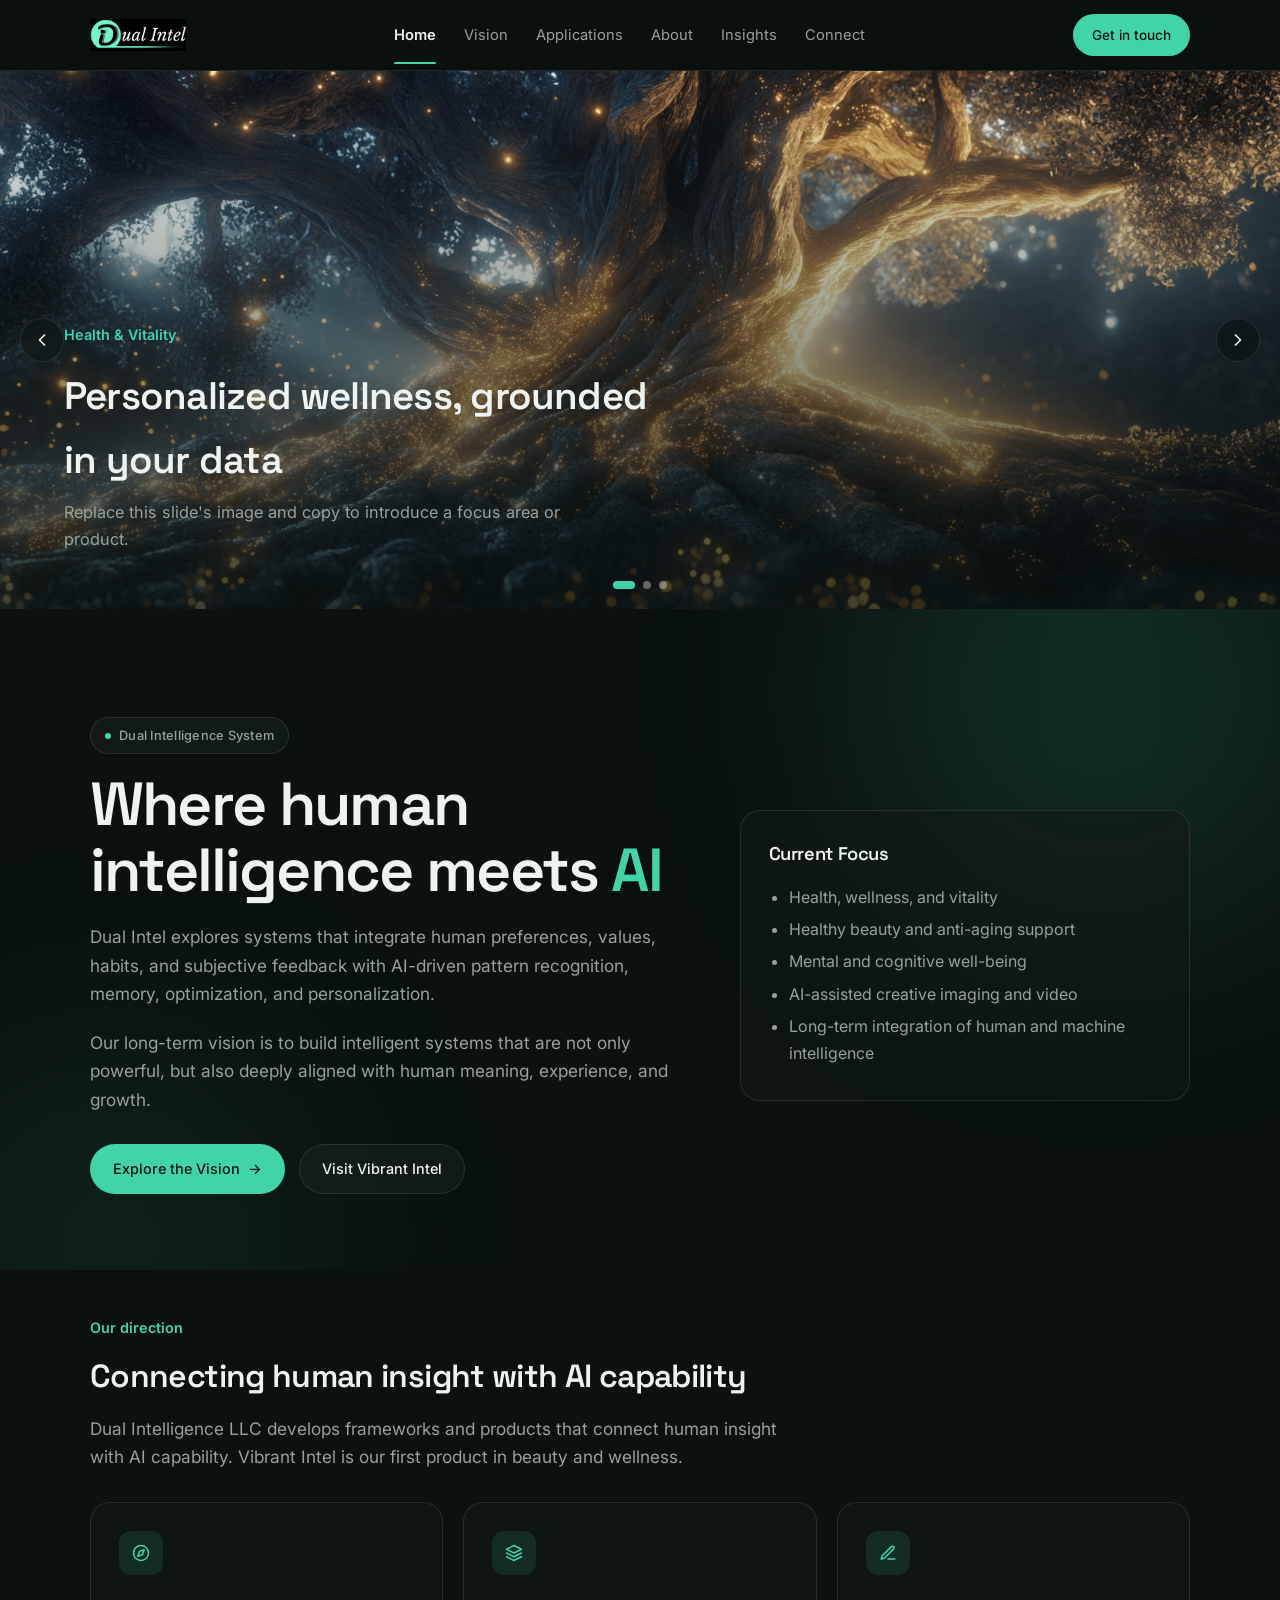
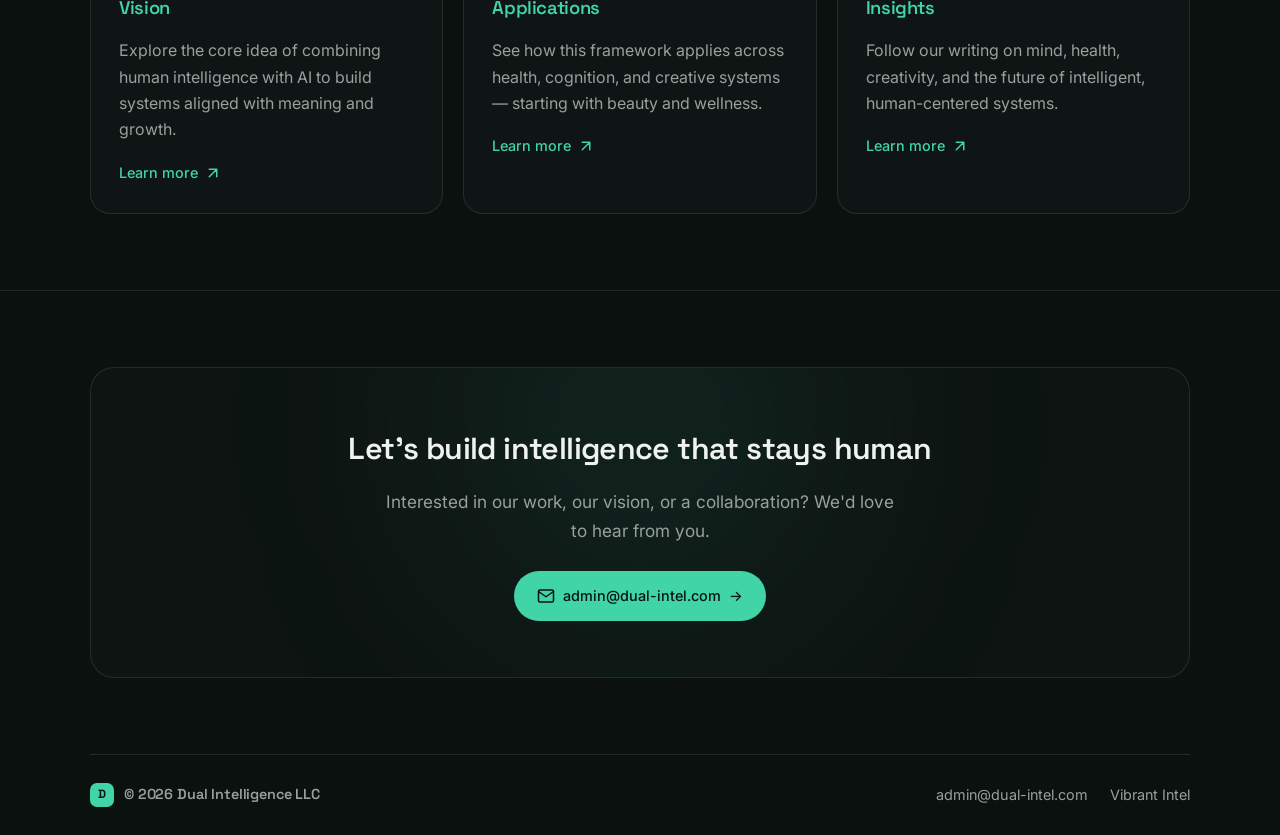
==== index.html @ 31475e47 "Initial commit: Dual Intel static site" ====
<!DOCTYPE html>
<html lang="en">
<head>
  <meta charset="UTF-8">
  <meta name="viewport" content="width=device-width, initial-scale=1.0">
  <title>Dual Intel — Where Human Intelligence Meets AI</title>
  <meta name="description" content="Dual Intel explores systems that combine human intelligence and AI across health, cognition, and art creativity" />
  <meta name="theme-color" content="#0b1613">
  <link rel="preconnect" href="https://fonts.googleapis.com">
  <link rel="preconnect" href="https://fonts.gstatic.com" crossorigin>
  <link href="https://fonts.googleapis.com/css2?family=Inter:wght@400;500;600;700&family=Space+Grotesk:wght@500;600;700&display=swap" rel="stylesheet">
  <link rel="stylesheet" href="style.css">
</head>

<body>
    <nav class="nav">
        <div class="container nav-inner">
            <a class="brand" href="index.html">
                <img class="brand-logo" src="images/logo6.webp" alt="Dual Intel">
            </a>
            <div class="nav-links">
                <a class="active" href="index.html">Home</a>
                <a href="vision.html">Vision</a>
                <a href="applications.html">Applications</a>
                <a href="about.html">About</a>
                <a href="insights.html">Insights</a>
                <a href="connect.html">Connect</a>
            </div>
            <a class="btn btn-primary btn-sm nav-cta" href="connect.html">Get in touch</a>
        </div>
    </nav>

    <main>
        <section class="banner-slider" aria-roledescription="carousel" aria-label="Featured highlights">
            <div class="banner-track">
                <div class="banner-slide is-active" role="group" aria-roledescription="slide" aria-label="1 of 3">
                    <img src="images/hero-slides/slide-1.webp" alt="Placeholder — replace with a 1920×800 image" loading="eager">
                    <div class="banner-caption">
                        <span class="section-label">Health &amp; Vitality</span>
                        <h2>Personalized wellness, grounded in your data</h2>
                        <p>Replace this slide's image and copy to introduce a focus area or product.</p>
                    </div>
                </div>
                <div class="banner-slide" role="group" aria-roledescription="slide" aria-label="2 of 3">
                    <img src="images/hero-slides/slide-2.webp" alt="Placeholder — replace with a 1920×800 image" loading="lazy">
                    <div class="banner-caption">
                        <span class="section-label">Cognitive Daily</span>
                        <h2>Safety-screened recommendations, every time</h2>
                        <p>Replace this slide's image and copy to introduce a focus area or product.</p>
                    </div>
                </div>
                <div class="banner-slide" role="group" aria-roledescription="slide" aria-label="3 of 3">
                    <img src="images/hero-slides/slide-3.webp" alt="Placeholder — replace with a 1920×800 image" loading="lazy">
                    <div class="banner-caption">
                        <span class="section-label">Vibrant Intel</span>
                        <h2>Beauty and wellness planning that learns with you</h2>
                        <p>Replace this slide's image and copy to introduce a focus area or product.</p>
                    </div>
                </div>
            </div>

            <button type="button" class="banner-arrow banner-prev" aria-label="Previous slide">
                <svg viewBox="0 0 24 24" class="icon"><path d="M15 18l-6-6 6-6"/></svg>
            </button>
            <button type="button" class="banner-arrow banner-next" aria-label="Next slide">
                <svg viewBox="0 0 24 24" class="icon"><path d="M9 18l6-6-6-6"/></svg>
            </button>

            <div class="banner-dots" role="tablist" aria-label="Choose slide">
                <button type="button" class="banner-dot is-active" role="tab" aria-selected="true" aria-label="Go to slide 1"></button>
                <button type="button" class="banner-dot" role="tab" aria-selected="false" aria-label="Go to slide 2"></button>
                <button type="button" class="banner-dot" role="tab" aria-selected="false" aria-label="Go to slide 3"></button>
            </div>
        </section>

        <section class="hero">
            <div class="container hero-grid">
                <div>
                    <div class="eyebrow"><span class="dot"></span>Dual Intelligence System</div>
                    <h1>Where human intelligence meets <span class="accent">AI</span></h1>
                    <p>
                        Dual Intel explores systems that integrate human preferences, values, habits, and subjective feedback with AI-driven pattern recognition, memory, optimization, and personalization.
                    </p>
                    <p>
                        Our long-term vision is to build intelligent systems that are not only powerful, but also deeply aligned with human meaning, experience, and growth.
                    </p>
                    <div class="hero-actions">
                        <a class="btn btn-primary btn-arrow" href="vision.html">Explore the Vision</a>
                        <a class="btn btn-secondary" href="https://vibrantintel.com">Visit Vibrant Intel</a>
                    </div>
                </div>

                <div class="hero-card">
                    <h3>Current Focus</h3>
                    <ul>
                        <li>Health, wellness, and vitality</li>
                        <li>Healthy beauty and anti-aging support</li>
                        <li>Mental and cognitive well-being</li>
                        <li>AI-assisted creative imaging and video</li>
                        <li>Long-term integration of human and machine intelligence</li>
                    </ul>
                </div>
            </div>
        </section>

        <section class="section">
            <div class="container">
                <div class="section-header">
                    <span class="section-label">Our direction</span>
                    <h2>Connecting human insight with AI capability</h2>
                    <p>
                        Dual Intelligence LLC develops frameworks and products that connect human insight with AI capability. Vibrant Intel is our first product in beauty and wellness.
                    </p>
                </div>

                <div class="grid-3">
                    <a class="card card-hover" href="vision.html">
                        <span class="card-icon">
                            <svg class="icon" viewBox="0 0 24 24"><circle cx="12" cy="12" r="10"/><polygon points="16.24 7.76 14.12 14.12 7.76 16.24 9.88 9.88 16.24 7.76"/></svg>
                        </span>
                        <h3>Vision</h3>
                        <p>Explore the core idea of combining human intelligence with AI to build systems aligned with meaning and growth.</p>
                        <span class="card-link">Learn more
                            <svg class="icon" viewBox="0 0 24 24"><path d="M7 17 17 7M7 7h10v10"/></svg>
                        </span>
                    </a>
                    <a class="card card-hover" href="applications.html">
                        <span class="card-icon">
                            <svg class="icon" viewBox="0 0 24 24"><polygon points="12 2 2 7 12 12 22 7 12 2"/><polyline points="2 17 12 22 22 17"/><polyline points="2 12 12 17 22 12"/></svg>
                        </span>
                        <h3>Applications</h3>
                        <p>See how this framework applies across health, cognition, and creative systems — starting with beauty and wellness.</p>
                        <span class="card-link">Learn more
                            <svg class="icon" viewBox="0 0 24 24"><path d="M7 17 17 7M7 7h10v10"/></svg>
                        </span>
                    </a>
                    <a class="card card-hover" href="insights.html">
                        <span class="card-icon">
                            <svg class="icon" viewBox="0 0 24 24"><path d="M12 20h9"/><path d="M16.5 3.5a2.121 2.121 0 0 1 3 3L7 19l-4 1 1-4Z"/></svg>
                        </span>
                        <h3>Insights</h3>
                        <p>Follow our writing on mind, health, creativity, and the future of intelligent, human-centered systems.</p>
                        <span class="card-link">Learn more
                            <svg class="icon" viewBox="0 0 24 24"><path d="M7 17 17 7M7 7h10v10"/></svg>
                        </span>
                    </a>
                </div>
            </div>
        </section>
    </main>

    <footer class="footer">
        <div class="container footer-cta">
            <div class="footer-cta-card">
                <h2>Let's build intelligence that stays human</h2>
                <p>Interested in our work, our vision, or a collaboration? We'd love to hear from you.</p>
                <a class="btn btn-primary btn-arrow" href="mailto:admin@dual-intel.com">
                    <svg class="icon" viewBox="0 0 24 24"><rect x="2" y="4" width="20" height="16" rx="2"/><path d="m22 6-10 7L2 6"/></svg>
                    admin@dual-intel.com
                </a>
            </div>
        </div>
        <div class="container footer-inner">
            <a class="brand brand-sm" href="index.html">
                <span class="brand-mark">D</span>
                &copy; 2026 Dual Intelligence LLC
            </a>
            <div class="footer-links">
                <a href="mailto:admin@dual-intel.com">admin@dual-intel.com</a>
                <a href="https://vibrantintel.com">Vibrant Intel</a>
            </div>
        </div>
    </footer>

    <script src="banner-slider.js" defer></script>
</body>
</html>
---- style.css ----
:root {
  --background: oklch(0.17 0.012 170);
  --foreground: oklch(0.96 0.006 150);
  --card: oklch(0.21 0.014 172);
  --card-soft: oklch(0.21 0.014 172 / 60%);
  --card-softer: oklch(0.21 0.014 172 / 45%);
  --primary: oklch(0.78 0.14 168);
  --primary-foreground: oklch(0.18 0.02 170);
  --secondary: oklch(0.26 0.015 172);
  --secondary-soft: oklch(0.26 0.015 172 / 45%);
  --muted-foreground: oklch(0.7 0.012 160);
  --muted-foreground-soft: oklch(0.7 0.012 160 / 80%);
  --accent: oklch(0.3 0.03 168);
  --border: oklch(1 0 0 / 10%);
  --border-strong: oklch(1 0 0 / 16%);
  --radius-sm: 8px;
  --radius-md: 12px;
  --radius-lg: 16px;
  --radius-xl: 20px;
  --radius-2xl: 24px;
  --font-sans: 'Inter', ui-sans-serif, system-ui, sans-serif;
  --font-display: 'Space Grotesk', ui-sans-serif, system-ui, sans-serif;
}

* {
  box-sizing: border-box;
}

html {
  scroll-behavior: smooth;
  color-scheme: dark;
}

body {
  margin: 0;
  font-family: var(--font-sans);
  background: var(--background);
  color: var(--foreground);
  line-height: 1.65;
}

h1, h2, h3, h4 {
  font-family: var(--font-display);
  letter-spacing: -0.02em;
}

a {
  color: var(--primary);
  text-decoration: none;
}

a:hover {
  text-decoration: underline;
}

.container {
  width: min(1100px, calc(100% - 40px));
  margin: 0 auto;
}

/* ---------- Nav ---------- */

.nav {
  position: sticky;
  top: 0;
  z-index: 50;
  background: oklch(0.17 0.012 170 / 72%);
  backdrop-filter: blur(16px);
  -webkit-backdrop-filter: blur(16px);
  border-bottom: 1px solid var(--border);
}

.nav-inner {
  display: flex;
  align-items: center;
  justify-content: space-between;
  padding: 14px 0;
  gap: 20px;
}

.brand {
  display: inline-flex;
  align-items: center;
  gap: 10px;
  font-family: var(--font-display);
  font-weight: 600;
  font-size: 1.05rem;
  color: var(--foreground);
  letter-spacing: -0.01em;
}

.brand:hover {
  text-decoration: none;
}

.brand-mark {
  display: inline-flex;
  align-items: center;
  justify-content: center;
  width: 28px;
  height: 28px;
  border-radius: 8px;
  background: var(--primary);
  color: var(--primary-foreground);
  font-family: var(--font-display);
  font-weight: 700;
  font-size: 0.85rem;
  flex-shrink: 0;
}

.brand-logo {
  height: 32px;
  width: auto;
  display: block;
}

.nav-links {
  display: flex;
  align-items: center;
  gap: 28px;
  flex-wrap: wrap;
  font-size: 0.92rem;
}

.nav-links a {
  color: var(--muted-foreground);
  transition: color 0.2s ease;
}

.nav-links a:hover {
  color: var(--foreground);
  text-decoration: none;
}

.nav-links a.active {
  color: var(--foreground);
  font-weight: 600;
  position: relative;
}

.nav-links a.active::after {
  content: '';
  position: absolute;
  left: 0;
  right: 0;
  bottom: -17px;
  height: 2px;
  background: var(--primary);
  border-radius: 2px;
}

.nav-cta {
  flex-shrink: 0;
}

/* ---------- Buttons ---------- */

.btn {
  display: inline-flex;
  align-items: center;
  justify-content: center;
  gap: 8px;
  padding: 12px 22px;
  border-radius: 999px;
  font-weight: 500;
  font-size: 0.9rem;
  transition: opacity 0.2s ease, background-color 0.2s ease, border-color 0.2s ease;
  border: 1px solid transparent;
  white-space: nowrap;
}

.btn:hover {
  text-decoration: none;
}

.btn-primary {
  background: var(--primary);
  color: var(--primary-foreground);
}

.btn-primary:hover {
  opacity: 0.9;
}

.btn-secondary {
  background: var(--secondary-soft);
  color: var(--foreground);
  border-color: var(--border);
}

.btn-secondary:hover {
  background: var(--secondary);
}

.btn-sm {
  padding: 9px 18px;
  font-size: 0.85rem;
}

.btn-arrow::after {
  content: '\2192';
  display: inline-block;
  transition: transform 0.2s ease;
}

.btn-arrow:hover::after {
  transform: translateX(3px);
}

.icon {
  width: 18px;
  height: 18px;
  stroke: currentColor;
  fill: none;
  stroke-width: 2;
  stroke-linecap: round;
  stroke-linejoin: round;
  flex-shrink: 0;
}

/* ---------- Banner slider ---------- */

.banner-slider {
  position: relative;
  width: 100%;
  height: 42vw;
  max-height: 620px;
  min-height: 280px;
  overflow: hidden;
  background: var(--card);
}

.banner-track {
  position: relative;
  width: 100%;
  height: 100%;
}

.banner-slide {
  position: absolute;
  inset: 0;
  opacity: 0;
  visibility: hidden;
  transition: opacity 0.9s ease;
}

.banner-slide.is-active {
  opacity: 1;
  visibility: visible;
}

.banner-slide img {
  display: block;
  width: 100%;
  height: 100%;
  object-fit: cover;
}

.banner-slide::after {
  content: '';
  position: absolute;
  inset: 0;
  background: linear-gradient(180deg, oklch(0.17 0.012 170 / 5%) 0%, oklch(0.17 0.012 170 / 78%) 100%);
}

.banner-caption {
  position: absolute;
  z-index: 1;
  left: 0;
  right: 0;
  bottom: 0;
  max-width: 720px;
  padding: 32px min(6vw, 64px) 56px;
}

.banner-caption .section-label {
  color: var(--primary);
}

.banner-caption h2 {
  margin: 8px 0 8px;
  font-size: clamp(1.5rem, 4vw, 2.4rem);
  font-weight: 600;
}

.banner-caption p {
  margin: 0;
  max-width: 520px;
  color: var(--muted-foreground);
  font-size: 1.02rem;
}

.banner-arrow {
  position: absolute;
  z-index: 2;
  top: 50%;
  transform: translateY(-50%);
  width: 44px;
  height: 44px;
  display: flex;
  align-items: center;
  justify-content: center;
  border-radius: 50%;
  border: 1px solid var(--border);
  background: oklch(0.17 0.012 170 / 55%);
  color: var(--foreground);
  cursor: pointer;
  backdrop-filter: blur(6px);
  -webkit-backdrop-filter: blur(6px);
  transition: background-color 0.2s ease;
}

.banner-arrow:hover {
  background: var(--secondary);
}

.banner-arrow svg {
  width: 20px;
  height: 20px;
}

.banner-prev {
  left: 20px;
}

.banner-next {
  right: 20px;
}

.banner-dots {
  position: absolute;
  z-index: 2;
  bottom: 20px;
  left: 50%;
  transform: translateX(-50%);
  display: flex;
  gap: 8px;
}

.banner-dot {
  width: 8px;
  height: 8px;
  padding: 0;
  border: none;
  border-radius: 999px;
  background: oklch(1 0 0 / 35%);
  cursor: pointer;
  transition: background-color 0.2s ease, width 0.2s ease;
}

.banner-dot.is-active {
  width: 22px;
  background: var(--primary);
}

@media (max-width: 900px) {
  .banner-slider {
    height: 56vw;
  }
}

@media (max-width: 640px) {
  .banner-slider {
    height: 68vw;
    min-height: 240px;
  }

  .banner-caption {
    padding: 20px 20px 40px;
  }

  .banner-arrow {
    width: 36px;
    height: 36px;
  }

  .banner-prev {
    left: 12px;
  }

  .banner-next {
    right: 12px;
  }
}

/* ---------- Hero ---------- */

.hero {
  position: relative;
  padding: 108px 0 76px;
  overflow: hidden;
}

.hero::before,
.hero::after {
  content: '';
  position: absolute;
  z-index: -1;
  border-radius: 50%;
  filter: blur(120px);
  pointer-events: none;
}

.hero::before {
  top: -160px;
  right: -60px;
  width: 480px;
  height: 480px;
  background: oklch(0.78 0.14 168 / 15%);
}

.hero::after {
  bottom: -160px;
  left: -80px;
  width: 380px;
  height: 380px;
  background: oklch(0.78 0.14 168 / 10%);
}

.hero-grid {
  display: grid;
  grid-template-columns: 1.15fr 0.85fr;
  gap: 40px;
  align-items: center;
}

.eyebrow {
  display: inline-flex;
  align-items: center;
  gap: 8px;
  margin-bottom: 18px;
  padding: 7px 14px;
  border-radius: 999px;
  border: 1px solid var(--border);
  background: var(--secondary-soft);
  color: var(--muted-foreground);
  font-size: 0.8rem;
  font-weight: 500;
  letter-spacing: 0.02em;
}

.eyebrow .dot {
  width: 6px;
  height: 6px;
  border-radius: 50%;
  background: var(--primary);
  flex-shrink: 0;
}

.hero h1,
.page-header h1 {
  margin: 0 0 20px;
  font-size: clamp(2.2rem, 5vw, 3.8rem);
  font-weight: 600;
  line-height: 1.08;
  letter-spacing: -0.03em;
}

.hero h1 .accent,
.page-header h1 .accent {
  color: var(--primary);
}

.hero p,
.page-header p {
  margin: 0 0 20px;
  color: var(--muted-foreground);
  font-size: 1.08rem;
  max-width: 720px;
}

.hero-actions {
  display: flex;
  gap: 14px;
  flex-wrap: wrap;
  margin-top: 30px;
}

.hero-card,
.card {
  background: var(--card-soft);
  border-radius: var(--radius-xl);
  padding: 28px;
  border: 1px solid var(--border);
  transition: border-color 0.2s ease, background-color 0.2s ease;
}

.hero-card h3,
.card h3 {
  margin-top: 0;
  margin-bottom: 14px;
  font-size: 1.15rem;
  font-weight: 600;
}

.hero-card ul,
.card ul {
  margin: 0;
  padding-left: 20px;
  color: var(--muted-foreground);
}

.hero-card li,
.card li {
  margin-bottom: 6px;
}

.card-icon {
  display: inline-flex;
  align-items: center;
  justify-content: center;
  width: 44px;
  height: 44px;
  border-radius: var(--radius-md);
  background: oklch(0.78 0.14 168 / 12%);
  color: var(--primary);
  margin-bottom: 18px;
}

.card-link {
  display: inline-flex;
  align-items: center;
  gap: 6px;
  margin-top: 18px;
  font-size: 0.9rem;
  font-weight: 500;
  color: var(--primary);
}

.card.card-hover:hover {
  border-color: oklch(0.78 0.14 168 / 40%);
  background: var(--card);
  text-decoration: none;
}

/* ---------- Sections ---------- */

.section {
  padding: 44px 0 76px;
}

.section-tinted {
  border-top: 1px solid var(--border);
  border-bottom: 1px solid var(--border);
  background: var(--secondary-soft);
}

.page-header {
  position: relative;
  padding: 84px 0 36px;
  overflow: hidden;
}

.page-header::before {
  content: '';
  position: absolute;
  z-index: -1;
  top: -160px;
  right: -80px;
  width: 420px;
  height: 420px;
  border-radius: 50%;
  filter: blur(120px);
  background: oklch(0.78 0.14 168 / 12%);
  pointer-events: none;
}

.section-header {
  margin-bottom: 30px;
  max-width: 720px;
}

.section-header .eyebrow {
  margin-bottom: 12px;
}

.section-label {
  display: inline-block;
  margin-bottom: 10px;
  color: var(--primary);
  font-size: 0.9rem;
  font-weight: 600;
}

.section-header h2 {
  margin: 0 0 12px;
  font-size: 2rem;
  font-weight: 600;
  letter-spacing: -0.02em;
}

.section-header p {
  margin: 0;
  color: var(--muted-foreground);
  font-size: 1.08rem;
}

.grid-2,
.grid-3 {
  display: grid;
  gap: 20px;
}

.grid-2 {
  grid-template-columns: repeat(2, minmax(0, 1fr));
}

.grid-3 {
  grid-template-columns: repeat(3, minmax(0, 1fr));
}

.card p {
  margin: 0;
  color: var(--muted-foreground);
}

.card ul {
  margin-top: 14px;
}

/* ---------- Footer ---------- */

.footer {
  border-top: 1px solid var(--border);
}

.footer-cta {
  padding: 76px 0;
}

.footer-cta-card {
  position: relative;
  overflow: hidden;
  border-radius: var(--radius-2xl);
  border: 1px solid var(--border);
  background: var(--card-softer);
  padding: 56px 40px;
  text-align: center;
}

.footer-cta-card::before {
  content: '';
  position: absolute;
  z-index: -1;
  top: -140px;
  left: 50%;
  transform: translateX(-50%);
  width: 400px;
  height: 400px;
  border-radius: 50%;
  filter: blur(110px);
  background: oklch(0.78 0.14 168 / 15%);
}

.footer-cta-card h2 {
  margin: 0 auto;
  max-width: 620px;
  font-size: 1.9rem;
  font-weight: 600;
}

.footer-cta-card p {
  margin: 14px auto 0;
  max-width: 520px;
  color: var(--muted-foreground);
  font-size: 1.08rem;
}

.footer-cta-card .btn {
  margin-top: 26px;
}

.footer-inner {
  display: flex;
  align-items: center;
  justify-content: space-between;
  gap: 20px;
  flex-wrap: wrap;
  padding: 28px 0;
  border-top: 1px solid var(--border);
  color: var(--muted-foreground);
  font-size: 0.9rem;
}

.footer > .footer-inner:first-child {
  border-top: none;
}

.brand-sm {
  font-size: 0.9rem;
  color: var(--muted-foreground);
}

.brand-sm .brand-mark {
  width: 24px;
  height: 24px;
  font-size: 0.75rem;
  border-radius: 7px;
}

.footer-links {
  display: flex;
  gap: 22px;
  flex-wrap: wrap;
}

.footer-links a {
  color: var(--muted-foreground);
}

.footer-links a:hover {
  color: var(--foreground);
  text-decoration: none;
}

/* ---------- Badges ---------- */

.badge {
  display: inline-flex;
  align-items: center;
  gap: 6px;
  padding: 5px 12px;
  border-radius: 999px;
  font-size: 0.74rem;
  font-weight: 600;
  letter-spacing: 0.03em;
  text-transform: uppercase;
  margin-bottom: 14px;
}

.badge-live {
  background: oklch(0.78 0.14 168 / 15%);
  color: var(--primary);
}

.badge-dev {
  background: oklch(0.7 0.1 220 / 16%);
  color: oklch(0.78 0.1 220);
}

.badge-explore {
  background: oklch(0.65 0.1 300 / 16%);
  color: oklch(0.8 0.1 300);
}

/* ---------- Insights / articles ---------- */

.card-list {
  display: flex;
  flex-direction: column;
  gap: 18px;
}

.article-card {
  display: block;
  color: inherit;
  text-decoration: none;
  transition: border-color 0.2s ease, background-color 0.2s ease, transform 0.2s ease;
}

.article-card:hover {
  text-decoration: none;
  border-color: oklch(0.78 0.14 168 / 40%);
  background: var(--card);
  transform: translateY(-2px);
}

.article-card h3 {
  margin-bottom: 6px;
}

.article-meta {
  color: var(--muted-foreground);
  font-size: 0.88rem;
  margin-bottom: 10px;
}

.prose {
  max-width: 720px;
}

.prose h2 {
  margin-top: 44px;
  font-size: 1.4rem;
  font-weight: 600;
}

.prose p {
  color: var(--muted-foreground);
  margin: 0 0 18px;
  font-size: 1.02rem;
}

.prose ul {
  color: var(--muted-foreground);
  margin: 0 0 18px;
  padding-left: 22px;
}

.prose strong {
  color: var(--foreground);
}

.disclaimer {
  border-left: 3px solid var(--primary);
  background: var(--card-soft);
  padding: 16px 20px;
  border-radius: 0 var(--radius-md) var(--radius-md) 0;
  color: var(--muted-foreground);
  font-size: 0.92rem;
}

/* ---------- Responsive ---------- */

@media (max-width: 900px) {
  .hero-grid,
  .grid-2,
  .grid-3 {
    grid-template-columns: 1fr;
  }

  .hero {
    padding-top: 88px;
  }

  .footer-cta-card {
    padding: 40px 26px;
  }
}

@media (max-width: 640px) {
  .nav-inner {
    flex-wrap: wrap;
    row-gap: 12px;
  }

  .nav-links {
    order: 3;
    width: 100%;
    gap: 16px 20px;
    font-size: 0.88rem;
  }

  .nav-links a.active::after {
    bottom: -13px;
  }

  .section {
    padding: 32px 0 56px;
  }

  .footer-cta {
    padding: 56px 0;
  }

  .hero-card,
  .card {
    padding: 22px;
  }
}
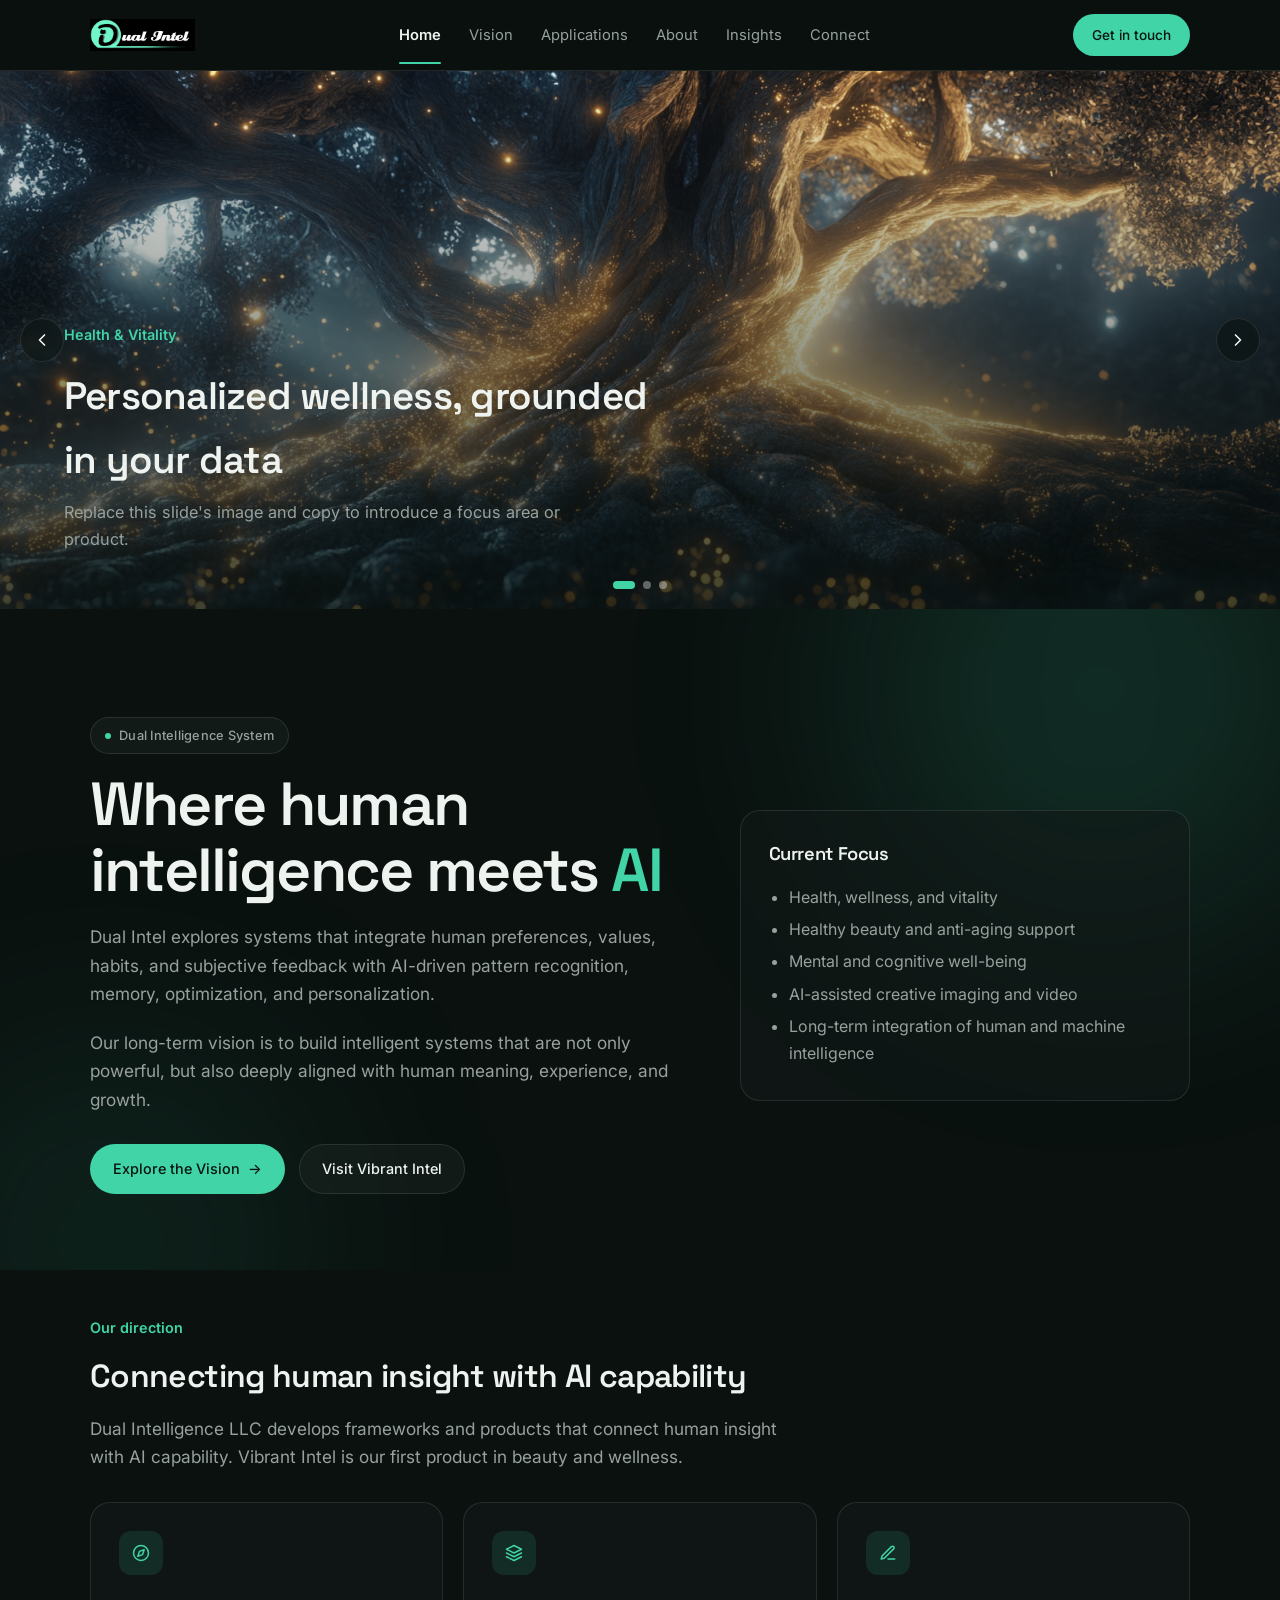
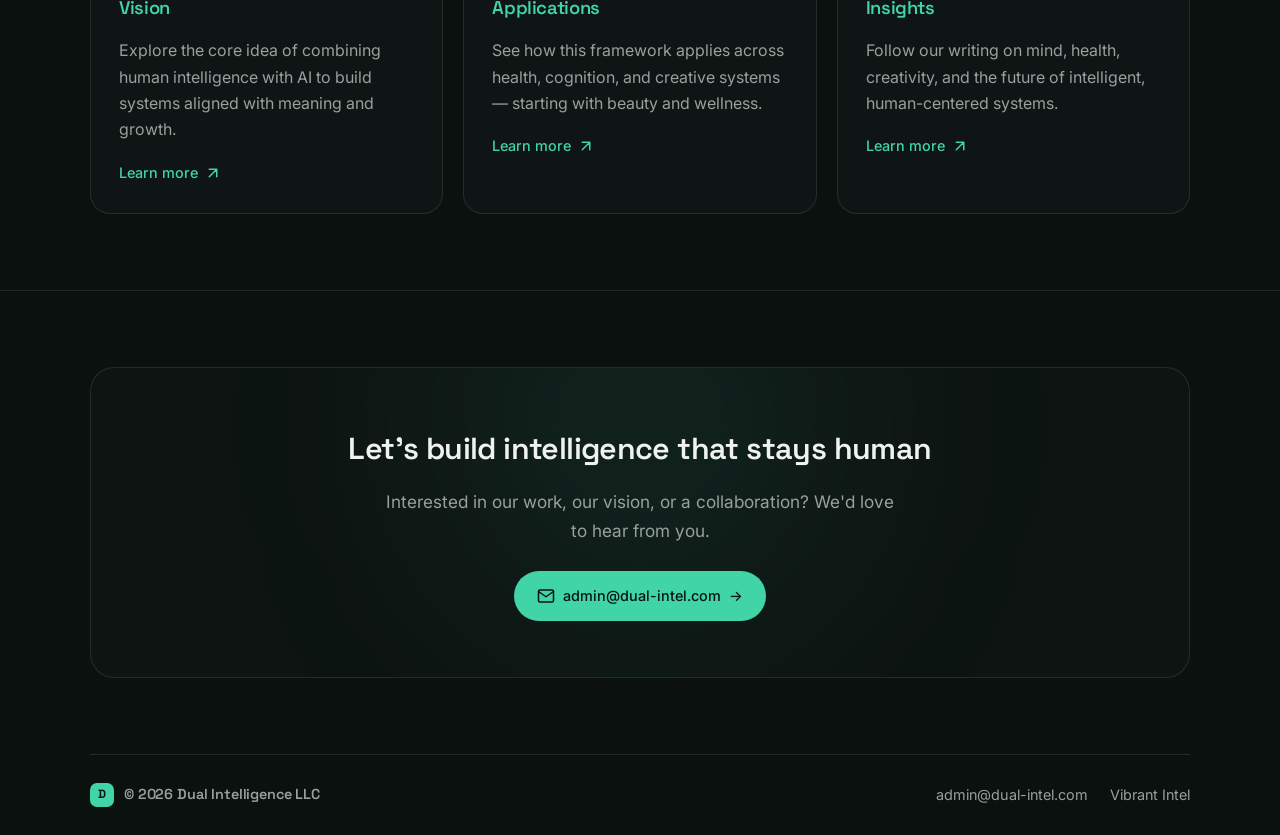
==== commit cd01fbbf: "Use logo7.webp site-wide, update Applications status badges - Nav logo switched from logo6.webp to l" ====
--- a/index.html
+++ b/index.html
@@ -16,7 +16,7 @@
     <nav class="nav">
         <div class="container nav-inner">
             <a class="brand" href="index.html">
-                <img class="brand-logo" src="images/logo6.webp" alt="Dual Intel">
+                <img class="brand-logo" src="images/logo7.webp" alt="Dual Intel">
             </a>
             <div class="nav-links">
                 <a class="active" href="index.html">Home</a>
